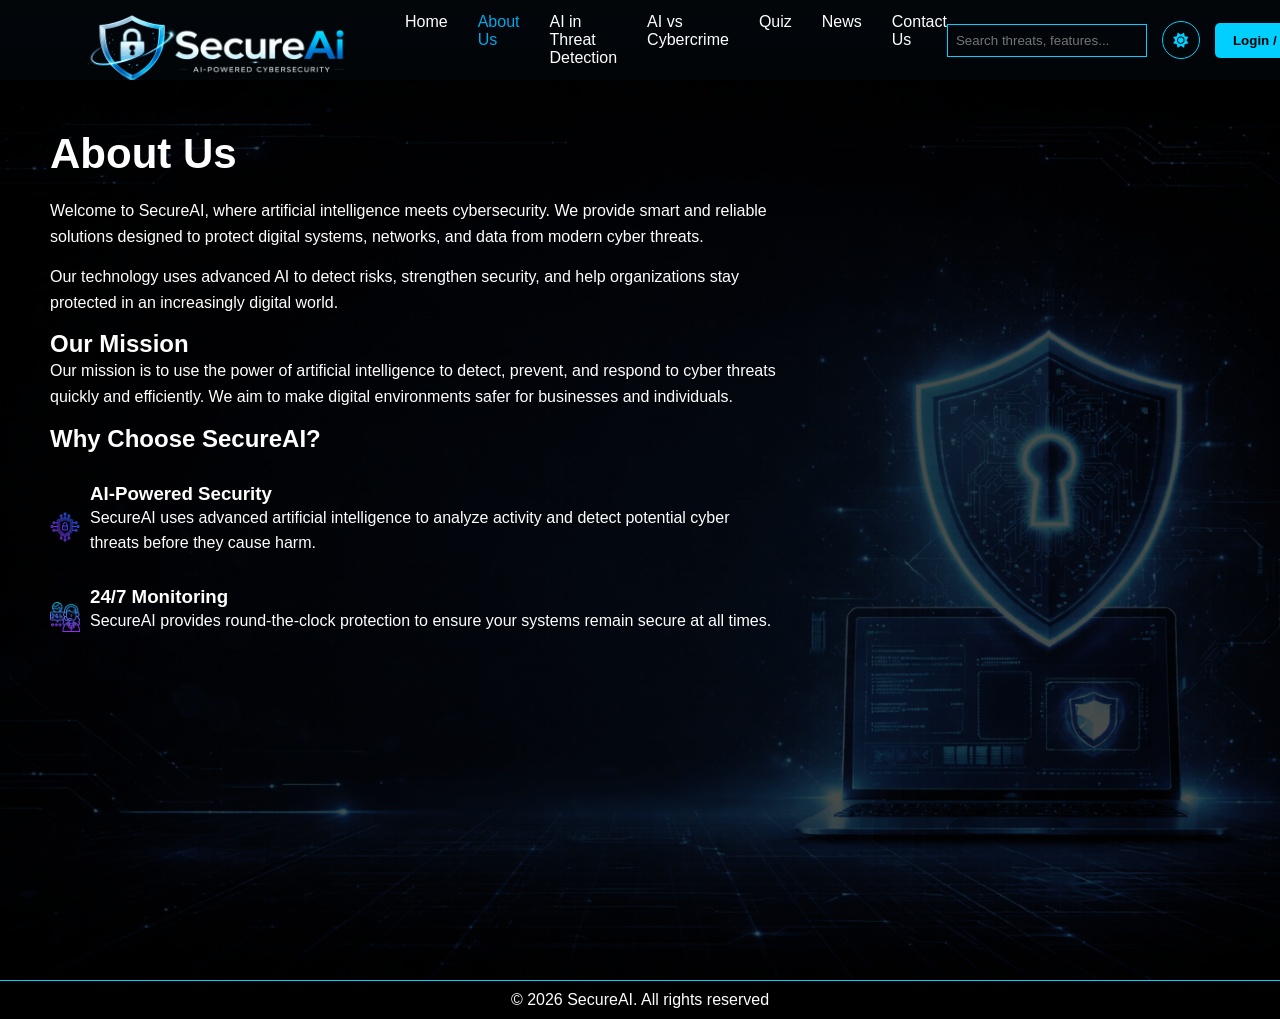
==== about.html @ 9820c0d2 "Add files via upload" ====
<!DOCTYPE html>
<html lang="en">
<head>
    <meta charset="UTF-8">
    <meta name="viewport" content="width=device-width, initial-scale=1.0">
    <title>About Us - SecureAI</title>
    <link rel="stylesheet" href="style.css">
    <link rel="stylesheet" href="https://cdnjs.cloudflare.com/ajax/libs/font-awesome/6.5.1/css/all.min.css">
</head>
<body>

    <header class="navbar">
        <div class="logo">
            <img src="Images/Secure-AI-Logo.png" alt="Logo">
        </div>
        <nav>
            <ul>
                <li><a href="index.html">Home</a></li>
                <li><a href="about.html" class="active">About Us</a></li>
                <li><a href="threat-detection.html">AI in Threat Detection</a></li>
                <li><a href="ai-vs-cybercrime.html">AI vs Cybercrime</a></li>
                <li><a href="quiz.html">Quiz</a></li>
                <li><a href="news.html">News</a></li>
                <li><a href="contact.html">Contact Us</a></li>
            </ul>
    </nav>
        <div class="nav-right">
            <input type="text" placeholder="Search threats, features..." data-testid="search-input">
            <button class="theme-toggle" id="themeToggle" data-testid="theme-toggle-btn"></button>
            <button class="login-btn" onclick="window.location.href='login.html'" data-testid="login-nav-btn">Login / Signup</button>
            <button class="hamburger" id="hamburgerBtn" aria-label="Open menu" data-testid="hamburger-btn">
                <span></span><span></span><span></span>
            </button>
        </div>
    </header>

    <section class="hero">
        <img src="Images/About-Us-Background.jpg" class="bg-image" alt="Background">
        <div class="overlay"></div>
        <div class="content fade-in">
            <h1>About Us</h1>
            <p>Welcome to SecureAI, where artificial intelligence meets cybersecurity. We provide smart and reliable solutions designed to protect digital systems, networks, and data from modern cyber threats.</p>
            <p>Our technology uses advanced AI to detect risks, strengthen security, and help organizations stay protected in an increasingly digital world.</p>
            <h2>Our Mission</h2>
            <p>Our mission is to use the power of artificial intelligence to detect, prevent, and respond to cyber threats quickly and efficiently. We aim to make digital environments safer for businesses and individuals.</p>
            <h2>Why Choose SecureAI?</h2>
            <div class="info-sections">
                <div class="item">
                    <img src="Images/AI-Powered-Security-Icon.png" alt="icon">
                    <div>
                        <h3>AI-Powered Security</h3>
                        <p>SecureAI uses advanced artificial intelligence to analyze activity and detect potential cyber threats before they cause harm.</p>
                    </div>
                </div>
                <div class="item">
                    <img src="Images/24-7Monitoring-Icon.png" alt="icon">
                    <div>
                        <h3>24/7 Monitoring</h3>
                        <p>SecureAI provides round-the-clock protection to ensure your systems remain secure at all times.</p>
                    </div>
                </div>
            </div>
        </div>
    </section>

    <footer>
        <p>© 2026 SecureAI. All rights reserved</p>
    </footer>

    <script src="script.js"></script>
</body>
</html>
---- style.css ----
* {
    margin: 0;
    padding: 0;
    box-sizing: border-box;
    font-family: Arial, sans-serif;
}

body {
    background: black;
    color: white;
}

/* NAVBAR */
.navbar {
    display: flex;
    align-items: center;
    padding: 15px 30px;
    background: rgba(0,0,0,0.8);
    height: 80px;
}

nav a {
  color: #00d4ff;
  text-decoration: none;
}

nav a:hover {
  text-decoration: underline;
}

/* LOGO */

.logo {
    display: flex;
    flex: 0 0 auto;
}

.logo img {
    height: 250px;
    width: auto;
    margin-top: 40px;
    
}

/* NAV LINKS (center area) */
nav {
    flex: 1;
    display: flex;
    justify-content: center; 
}

nav ul {
    display: flex;
    list-style: none;
    gap: 30px;
}

nav a {
    color: white;
    text-decoration: none;
}

nav a:hover {
    color: #00A8E8;
}

nav a.active {
    color: #00A8E8; 
}

/* RIGHT SIDE (search + login) */
.nav-right {
    flex: 0 0 auto;
    display: flex;
    align-items: center;
    gap: 15px;
}

.navbar nav a {
    text-decoration: none;
    color: white;
}

.navbar nav a:hover,
.navbar nav a.active {
    color: #00A8E8;
}

/* SEARCH */
.nav-right input {
    padding: 8px;
    width: 200px;
    background: transparent;
    border: 1px solid #00cfff;
    color: white;
}

/* LOGIN BUTTON */
.login-btn {
    background: #00cfff;
    border: none;
    padding: 10px 18px;
    font-weight: bold;
    cursor: pointer;
    border-radius: 5px;
}

/* HERO SECTION */
.hero {
    position: relative;
    min-height: 100vh;
    padding-bottom: 50px;
}

/* BACKGROUND */
.bg-image {
    position: absolute;
    width: 100%;
    height: 100%;
    object-fit: cover;
}

/* OVERLAY */
.overlay {
    position: absolute;
    width: 100%;
    height: 100%;
    background: rgba(0,0,0,0.7);
}

/* CONTENT */
.content {
    position: relative;
    z-index: 2;
    padding: 50px;
    width: 65%;
}

.content h1 {
    font-size: 42px;
    margin-bottom: 20px;
}

.content p {
    margin-bottom: 15px;
    line-height: 1.6;
}

/* INFO SECTIONS */
.info-sections {
    margin-top: 30px;
}

.box {
    margin-bottom: 30px;
}

.box h2 {
    margin-bottom: 10px;
    color: white;
}

.item {
    display: flex;
    align-items: center;
    margin-bottom: 15px;
}

.item img {
    width: 30px;
    margin-right: 10px;
}
/* Card hover effect */
.card {
    transition: transform 0.3s ease, box-shadow 0.3s ease;
}

.card:hover {
    transform: scale(1.03);
    box-shadow: 0 0 20px rgba(0, 212, 255, 0.2);
}

/* Scroll fade-in */
.fade-in {
    opacity: 0;
    transform: translateY(30px);
    transition: opacity 0.6s ease, transform 0.6s ease;
}

.fade-in.visible {
    opacity: 1;
    transform: translateY(0);
}

/* FOOTER */
footer {
    text-align: center;
    padding: 10px;
    background: black;
    border-top: 1px solid #00cfff;
}

/* LOGIN PAGE CENTER BOX */
.login-container {
    position: relative;
    z-index: 2;
    width: 400px;
    margin: 100px auto;
    padding: 40px;
    border-radius: 20px;
    background: rgba(0, 0, 0, 0.6);
    border: 1px solid #00cfff;
    text-align: center;
}

/* TITLE */
.login-container h1 {
    margin-bottom: 30px;
    font-size: 26px;
}

/* INPUT BOX */
.login-input {
    display: flex;
    align-items: center;
    border: 1px solid #00cfff;
    border-radius: 10px;
    padding: 10px;
    margin-bottom: 20px;
}

.login-input img {
    width: 20px;
    margin-right: 10px;
}

/* INPUT FIELD */
.login-input input {
    background: transparent;
    border: none;
    outline: none;
    color: white;
    width: 100%;
}

/* EYE ICON (RIGHT SIDE) */
.eye-icon {
    margin-left: auto;
    cursor: pointer;
}

/* FORGOT PASSWORD */
.forgot {
    text-align: right;
    font-size: 14px;
    margin-bottom: 20px;
    color: #00cfff;
    cursor: pointer;
}

/* LOGIN BUTTON */
.login-submit {
    width: 100%;
    padding: 12px;
    background: linear-gradient(to right, #00cfff, #0077ff);
    border: none;
    border-radius: 10px;
    color: white;
    font-weight: bold;
    cursor: pointer;
    margin-bottom: 15px;
}

/* SIGNUP TEXT */
.signup-text {
    font-size: 14px;
}

.signup-text span {
    color: #00cfff;
    cursor: pointer;
}

/* LOGIN CSS */
* {
    margin: 0;
    padding: 0;
    box-sizing: border-box;
    font-family: Arial, sans-serif;
}
.login-body {
    height: 100vh;
    position: relative;
    overflow: hidden;
}
/* Message styling */
.login-message {
    margin-top: 15px;
    font-size: 14px;
    text-align: center;
    font-weight: 500;
}

/* Error */
.login-message.error {
    color: #ff4d4d;
}

/* Success */
.login-message.success {
    color: #00c853;
}

/* Loading */
.login-message.loading {
    color: #999;
}

/* Disabled button (nice UX) */
.login-button:disabled {
    opacity: 0.6;
    cursor: not-allowed;
}
 
/* Background image */
.login-background {
    position: fixed;
    top: 0;
    left: 0;
    width: 100vw;
    height: 100vh;
    background: url("Images/Login-Background.png") no-repeat center center/cover;
    z-index: -1;
}
 
/* Center container */
.login-contain {
    position: absolute;
    top: 60%;
    left: 50%;
    transform: translate(-50%, -50%);
    
    padding: 50px 70PX 50PX 70PX;
    
    background: rgba(17, 34, 64, 0.02);
    box-shadow: 0 0 30px rgba(30, 199, 255, 0.3);
    border: 1PX SOLID #1ec7ff8d;
    border-radius:70px;
    backdrop-filter: blur(10px);
    
    text-align: center;
    color: white;
}
 
/* Heading */
.login-container h2 {
    margin-bottom: 20px;
}
 
/* Inputs */
.login-input-group {
    margin-bottom: 15px;
}
 
.login-input-group input {
    width: 100%;
    padding: 12px;
    border: none;
    border-radius: 8px;
    border: 1PX SOLID #1ec7ff8d;
    background-color: #0B1F3A;
    outline: none;
}
 
/* Forgot password */
.login-forgot {
    text-align: right;
    margin-bottom: 15px;
}
 
.login-forgot a {
    color: #00bfff;
    text-decoration: none;
    font-size: 14px;
}
 
/* Button */
.login-button {
    width: 100%;
    padding: 12px;
    border: none;
    border-radius: 8px;
    background: #00bfff;
    color: white;
    font-size: 16px;
    cursor: pointer;
}
 
.login-button:hover {
    background: #009acd;
}
 
/* Signup */
.login-signup-text {
    margin-top: 15px;
    font-size: 14px;
}
 
.login-signup-text a {
    color: #00bfff;
    text-decoration: none;
}
.login-logo-container {
    position: absolute;
    top: -5%;
    left: 50%;
    transform: translateX(-50%);
    text-align: center;
}
.login-logo-container img {
    width: 500px;
    height: 80%;
}

.login-input-group {
    position: relative;
}

/* Icon styling */
.login-icon {
    position: absolute;
    top: 50%;
    transform: translateY(-50%);
    width: 18px;
    height: 18px;
}

/* Left icons */
.login-left-icon {
    left: 10px;
}

/* Right icon (eye) */
.login-right-icon {
    right: 10px;
    cursor: pointer;
}

/* Fix spacing so text doesn't overlap icons */
.login-input-group input {
    padding-left: 40px;
    padding-right: 40px;
}

/* ABOUT US PAGE */

/* About page section dividers */
.about-section {
    margin-bottom: 2rem;
    padding: 1.5rem;
    border-radius: 8px;
    box-shadow: 0 2px 12px rgba(0, 212, 255, 0.08);
    background: rgba(10, 28, 55, 0.6);
}

.about-section h2 {
    font-size: 1.4rem;
    color: #00d4ff;
    margin-bottom: 1rem;
}

.about-section p,
.about-section li {
    font-size: 1rem;
    line-height: 1.75;
    color: #8db4d4;
}

/* CONTACT US PAGE */
.contact-layout {
    display: flex;
    gap: 50px;
    align-items: flex-start;
    width: 90%;
}

.contact-form {
    flex: 1;
}

.contact-form h1 {
    font-size: 42px;
    margin-bottom: 15px;
}

.contact-form p {
    margin-bottom: 20px;
    line-height: 1.6;
    text-align: center;
}

.contact-form label {
    display: block;
    margin-bottom: 6px;
    color: #ffffff;
    font-size: 14px;
}

.contact-input-box {
    display: flex;
    align-items: center;
    border: 1px solid #00cfff;
    border-radius: 8px;
    padding: 10px;
    margin-bottom: 15px;
    background: transparent;
    max-width: 500px;
}

.contact-input-box img {
    width: 18px;
    margin-right: 10px;
}
.contact-input-box input {
    background: transparent;
    border: none;
    outline: none;
    color: white;
    width: 500px;
}

.contact-form textarea {
    width: 500px;
    height: 120px;
    background: transparent;
    border: 1px solid #00cfff;
    border-radius: 8px;
    padding: 10px;
    color: white;
    outline: none;
    resize: vertical;
    margin-bottom: 20px;
}
.contact-submit-btn {
    width: 500px;
    padding: 12px;
    background:#00cfff;
    border: none;
    border-radius: 8px;
    font-weight: bold;
    font-size: 15px;
    cursor: pointer;
    color: black;
}

.contact-submit-btn:hover {
    background: #0099cc;
    color: white;
}

.contact-info {
    flex: 0 0 250px;
    display: flex;
    flex-direction: column;
    gap: 20px;
    margin-top: 250px;
    margin-left: auto;
    align-self: flex-end;
    margin-left: 0;
    
}
.contact-info-box p {
    display: flex;
    align-items: center;
    gap: 10px;
    margin-bottom: 10px;
    line-height: 1.5;
}

.contact-info-box img {
    width: 20px;
}

.contact-info-box a {
    color: white;
    text-decoration: none;
}
.contact-info-box {
    border: 1px solid #00cfff;
    border-radius: 15px;
    padding: 25px 25px;
    box-shadow: 0 0 15px rgba(0, 207, 255, 0.2);
}

.contact-socials {
    display: flex;
    gap: 15px;
    margin-top: 10px;
}

.contact-socials img {
    width: 30px;
    cursor: pointer;
}
/* Form message */
.form-message {
    margin-top: 15px;
    font-size: 14px;
    text-align: center;
    font-weight: 500;
}

/* States */
.form-message.error {
    color: #ff4d4d;
}

.form-message.success {
    color: #00c853;
}

.form-message.loading {
    color: #999;
}

/* Disabled button */
.contact-submit-btn:disabled {
    opacity: 0.6;
    cursor: not-allowed;
}

/* HOME PAGE */

/* RESET */
* {
  margin: 0;
  padding: 0;
  box-sizing: border-box;
  font-family: 'Segoe UI', Arial, sans-serif;
}

/* BODY */
body {
  background: linear-gradient(180deg, #0B1C2D 0%, #02070d 60%, #000000 100%);
  color: #ffffff;
}

/* NAVBAR */
.index-navbar {
  display: flex;
  justify-content: space-between;
  align-items: center;
  padding: 15px 50px;
  background: #081726;
  border-bottom: 1px solid rgba(0, 191, 255, 0.4);
}

.index-navbar * {
  margin: 0;
  padding: 0;
}

/* LOGO */
.index-logo img {
  width: 200px;
}

/* NAV LINKS */
.index-navbar nav ul {
  display: flex;
  list-style: none;
  gap: 35px;
}

.index-navbar nav ul li a {
  text-decoration: none;
  color: #c0d6f0;
  font-size: 14px;
  font-weight: 500;
  transition: 0.3s;
}

.index-navbar nav ul li a:hover,
.index-navbar nav ul li a.index-active {
  color: #00bfff;
}

/* RIGHT SIDE */
.index-nav-right {
  flex: 0 0 auto;
  display: flex;
  align-items: center;
  gap: 15px;
}

/* NAVBAR SCROLL EFFECT */
.index-nav.index-scrolled {
  background-color: rgba(11, 28, 45, 0.95);
}

/* SEARCH */
.index-nav-right input {
  padding: 8px;
  width: 200px;
  background: transparent;
  border: 1px solid #00cfff;
  color: white;
}

/* BUTTON */
.index-login-btn {
  background: #00cfff;
  border: none;
  padding: 10px 18px;
  font-weight: bold;
  cursor: pointer;
  border-radius: 5px;
}

.index-login-btn:hover {
  background: #00bfff;
}

/* SUBNAV */
.index-subnav {
  display: flex;
  justify-content: center;
  gap: 50px;
  padding: 12px;
  border-bottom: 1px solid rgba(0, 191, 255, 0.3);
}

.index-subnav a {
  text-decoration: none;
  color: #b0c4de;
  font-size: 14px;
}

.index-subnav a:hover {
  color: #00bfff;
}

/* MAIN LAYOUT */
.index-page-body {
  display: flex;
  padding: 20px 40px;
  gap: 20px;
}

/* SHARED PANEL STYLE */
.index-sidebar-left,
.index-sidebar-right,
.index-centre {
  border: 1px solid rgba(0, 191, 255, 0.3);
  background: rgba(10, 25, 45, 0.6);
  box-shadow: 0 0 12px rgba(0, 191, 255, 0.1);
  padding: 15px;
}

/* LEFT SIDEBAR */
.index-sidebar-left {
  width: 20%;
}

.index-sidebar-left h3 {
  border-bottom: 1px solid rgba(0, 191, 255, 0.3);
  margin-bottom: 10px;
  padding-bottom: 5px;
}

.index-sidebar-left ul {
  list-style: none;
}

.index-sidebar-left li {
  margin: 8px 0;
}

.index-sidebar-left a {
  text-decoration: none;
  color: #b0c4de;
  font-size: 14px;
}

.index-sidebar-left a:hover {
  color: #00bfff;
}

/* CENTER */
.index-centre {
  width: 80%;
  text-align: center;
}

.index-hero-image img {
  width: 240px;
  margin-bottom: 20px;
}

.index-hero-text h1 {
  font-size: 24px;
  margin-bottom: 15px;
  animation: fadeIn 1.2s ease forwards;
}

.index-hero-text p {
  color: #b0c4de;
  line-height: 1.6;
  animation: fadeIn 1.8s ease forwards;
}

@keyframes fadeIn {
    from {opacity: 0; transform: translateY(20px);}
    to {opacity: 1; transform: translateY(0);}
}

/* RIGHT SIDEBAR */
.index-sidebar-right {
  width: 20%;
}

/* FEATURES */
.index-features-list {
  margin-top: 10px;
}

.index-feature-item {
  display: flex;
  align-items: center;
  gap: 10px;
  margin: 12px 0;
}

.index-feature-item img {
  width: 28px;
  transition: 0.3s;
}

.index-feature-item img:hover {
  transform: scale(1.15);
}

.index-feature-item span {
  font-size: 14px;
  color: #b0c4de;
}

/* EXTERNAL LINKS */
.index-ext-links {
  margin-top: 20px;
}

.index-ext-links h3 {
  border-bottom: 1px solid rgba(0, 191, 255, 0.3);
  padding-bottom: 5px;
  margin-bottom: 10px;
}

.index-ext-links ul {
  list-style: none;
}

.index-ext-links li {
  margin: 10px 0;
}

.index-ext-links a {
  text-decoration: none;
  color: #b0c4de;
  display: flex;
  align-items: center;
  gap: 10px;
}

.index-ext-links a:hover {
  color: #00bfff;
}

.index-ext-links img {
  width: 20px;
}

/* SOCIAL ICONS */
.index-social-icons {
  margin-top: 15px;
  display: flex;
  gap: 12px;
}

.index-social-icons img {
  width: 24px;
  transition: 0.3s;
}

.index-social-icons img:hover {
  transform: scale(1.2);
}

/* FOOTER */
.index-footer {
  text-align: center;
  padding: 15px;
  border-top: 1px solid rgba(0, 191, 255, 0.3);
  margin-top: 20px;
  font-size: 13px;
  color: #b0c4de;
}



/* ============================================================
   SECUREAI - ENHANCED FEATURES (added)
   Theme toggle, hamburger menu, search dropdown, stats counters,
   flip cards, quiz, news, mobile responsive
   ============================================================ */

/* ---------- LIGHT/DARK THEME OVERRIDES ---------- */
html { scroll-behavior: smooth; }

[data-theme="light"] body {
    background: linear-gradient(180deg, #f4f9ff 0%, #e6f1ff 60%, #ffffff 100%);
    color: #0b1c2d;
}
[data-theme="light"] .navbar,
[data-theme="light"] .index-navbar {
    background: #ffffff;
    box-shadow: 0 1px 8px rgba(0,0,0,0.06);
}
[data-theme="light"] .navbar nav a,
[data-theme="light"] .index-navbar nav a,
[data-theme="light"] nav a { color: #0b1c2d; }
[data-theme="light"] .nav-right input,
[data-theme="light"] .index-nav-right input { color: #0b1c2d; }
[data-theme="light"] .index-subnav a,
[data-theme="light"] .index-sidebar-left a,
[data-theme="light"] .index-ext-links a,
[data-theme="light"] .index-feature-item span,
[data-theme="light"] .index-hero-text p { color: #2c3e50; }
[data-theme="light"] .index-sidebar-left,
[data-theme="light"] .index-sidebar-right,
[data-theme="light"] .index-centre {
    background: rgba(255,255,255,0.85);
    border-color: rgba(0,150,255,0.25);
}
[data-theme="light"] footer,
[data-theme="light"] .index-footer {
    background: #ffffff; color: #2c3e50; border-color: rgba(0,150,255,0.25);
}
[data-theme="light"] .overlay { background: rgba(255,255,255,0.65); }
[data-theme="light"] .content,
[data-theme="light"] .content p { color: #0b1c2d; }
[data-theme="light"] .about-section { background: rgba(255,255,255,0.85); }
[data-theme="light"] .about-section p,
[data-theme="light"] .about-section li { color: #2c3e50; }
[data-theme="light"] .quiz-card,
[data-theme="light"] .news-card {
    background: #ffffff; color: #0b1c2d;
    box-shadow: 0 4px 24px rgba(0,150,255,0.08);
}
[data-theme="light"] .stat-card,
[data-theme="light"] .edu-flip-card .edu-front,
[data-theme="light"] .edu-flip-card .edu-back {
    background: #ffffff; color: #0b1c2d;
}
[data-theme="light"] .quiz-option { background: #f0f7ff; color: #0b1c2d; border-color: #b7daff; }

/* ---------- THEME TOGGLE BUTTON ---------- */
.theme-toggle {
    background: transparent;
    border: 1px solid #00cfff;
    color: #00cfff;
    width: 38px; height: 38px;
    border-radius: 50%;
    cursor: pointer;
    display: inline-flex;
    align-items: center;
    justify-content: center;
    font-size: 15px;
    transition: all .25s ease;
}
.theme-toggle:hover { background: rgba(0,207,255,0.15); transform: rotate(20deg); }

/* ---------- HAMBURGER ---------- */
.hamburger {
    display: none;
    background: transparent;
    border: 1px solid #00cfff;
    border-radius: 6px;
    padding: 8px;
    cursor: pointer;
    flex-direction: column;
    gap: 4px;
}
.hamburger span {
    display: block;
    width: 22px; height: 2px;
    background: #00cfff;
    transition: .25s;
}
.hamburger.active span:nth-child(1){transform:translateY(6px) rotate(45deg);}
.hamburger.active span:nth-child(2){opacity:0;}
.hamburger.active span:nth-child(3){transform:translateY(-6px) rotate(-45deg);}

/* ---------- SEARCH DROPDOWN ---------- */
.search-wrapper { position: relative; }
.search-dropdown {
    position: absolute;
    top: calc(100% + 6px);
    left: 0; right: 0;
    background: #0b1c2d;
    border: 1px solid #00cfff;
    border-radius: 8px;
    box-shadow: 0 8px 28px rgba(0,207,255,0.25);
    max-height: 280px;
    overflow-y: auto;
    z-index: 100;
    display: none;
}
.search-dropdown.open { display: block; }
.search-result {
    display: flex; align-items: center; gap: 10px;
    padding: 10px 14px;
    color: #c0d6f0;
    text-decoration: none;
    font-size: 14px;
    border-bottom: 1px solid rgba(0,207,255,0.15);
}
.search-result:hover { background: rgba(0,207,255,0.12); color: #00cfff; }
.search-result i { color: #00cfff; font-size: 12px; }
.search-empty { padding: 14px; color: #8da2bf; font-size: 14px; text-align: center; }
[data-theme="light"] .search-dropdown { background: #ffffff; }
[data-theme="light"] .search-result { color: #0b1c2d; }

/* ---------- HERO STATS (HOME) ---------- */
.hero-stats {
    padding: 60px 40px;
    text-align: center;
}
.hero-stats h2 {
    font-size: 28px;
    color: #00cfff;
    margin-bottom: 10px;
}
.hero-stats > p {
    color: #b0c4de;
    margin-bottom: 40px;
}
.stats-grid {
    display: grid;
    grid-template-columns: repeat(4, 1fr);
    gap: 20px;
    max-width: 1100px;
    margin: 0 auto;
}
.stat-card {
    background: rgba(10, 25, 45, 0.6);
    border: 1px solid rgba(0,191,255,0.3);
    border-radius: 14px;
    padding: 30px 20px;
    box-shadow: 0 0 16px rgba(0,191,255,0.08);
    transition: transform .3s ease, box-shadow .3s ease;
}
.stat-card:hover {
    transform: translateY(-6px);
    box-shadow: 0 6px 28px rgba(0,207,255,0.25);
}
.stat-icon {
    font-size: 32px;
    color: #00cfff;
    margin-bottom: 12px;
}
.stat-number {
    font-size: 38px;
    font-weight: 700;
    color: #ffffff;
    margin-bottom: 6px;
}
[data-theme="light"] .stat-number { color: #0b1c2d; }
.stat-label {
    color: #b0c4de;
    font-size: 14px;
}
[data-theme="light"] .stat-label { color: #2c3e50; }

/* ---------- EDUCATION FLIP-CARDS ---------- */
.edu-section {
    padding: 60px 40px;
    text-align: center;
}
.edu-section h2 {
    font-size: 28px;
    color: #00cfff;
    margin-bottom: 10px;
}
.edu-section > p {
    color: #b0c4de;
    margin-bottom: 40px;
}
.edu-grid {
    display: grid;
    grid-template-columns: repeat(4, 1fr);
    gap: 20px;
    max-width: 1100px;
    margin: 0 auto;
}
.edu-flip-card {
    perspective: 1000px;
    height: 240px;
    cursor: pointer;
}
.edu-flip-inner {
    position: relative;
    width: 100%;
    height: 100%;
    transition: transform 0.7s cubic-bezier(.25,.8,.25,1);
    transform-style: preserve-3d;
}
.edu-flip-card:hover .edu-flip-inner,
.edu-flip-card.flipped .edu-flip-inner {
    transform: rotateY(180deg);
}
.edu-front, .edu-back {
    position: absolute;
    inset: 0;
    backface-visibility: hidden;
    border: 1px solid rgba(0,191,255,0.3);
    border-radius: 14px;
    padding: 24px;
    display: flex;
    flex-direction: column;
    justify-content: center;
    align-items: center;
    background: rgba(10,25,45,0.6);
}
.edu-back {
    transform: rotateY(180deg);
    background: linear-gradient(135deg, #002b3d 0%, #003a5e 100%);
    color: #ffffff;
}
.edu-front i {
    font-size: 42px;
    color: #00cfff;
    margin-bottom: 14px;
}
.edu-front h3 {
    color: #ffffff;
    font-size: 18px;
    margin-bottom: 6px;
}
[data-theme="light"] .edu-front h3 { color: #0b1c2d; }
.edu-front span {
    color: #00cfff;
    font-size: 12px;
    letter-spacing: 1px;
    text-transform: uppercase;
}
.edu-back p {
    color: #cfe5ff;
    font-size: 14px;
    line-height: 1.55;
    text-align: center;
}

/* ---------- QUIZ PAGE ---------- */
.quiz-section {
    min-height: calc(100vh - 160px);
    padding: 60px 20px;
    display: flex;
    justify-content: center;
    align-items: flex-start;
    background:
      radial-gradient(circle at 20% 10%, rgba(0,207,255,0.1), transparent 40%),
      radial-gradient(circle at 80% 90%, rgba(0,120,255,0.12), transparent 40%);
}
.quiz-card {
    width: 100%;
    max-width: 760px;
    background: rgba(10,25,45,0.85);
    border: 1px solid rgba(0,191,255,0.35);
    border-radius: 18px;
    padding: 40px;
    box-shadow: 0 8px 40px rgba(0,207,255,0.15);
}
.quiz-header { text-align: center; margin-bottom: 28px; }
.quiz-header h1 {
    color: #00cfff;
    font-size: 28px;
    margin-bottom: 8px;
}
.quiz-header h1 i { margin-right: 8px; }
.quiz-header p { color: #b0c4de; }
.quiz-stage.hidden { display: none; }
.quiz-intro-grid {
    display: grid;
    grid-template-columns: repeat(3, 1fr);
    gap: 14px;
    margin: 30px 0;
}
.quiz-intro-item {
    background: rgba(0,207,255,0.08);
    border: 1px solid rgba(0,207,255,0.25);
    border-radius: 10px;
    padding: 18px 12px;
    text-align: center;
}
.quiz-intro-item i { font-size: 22px; color: #00cfff; display: block; margin-bottom: 8px; }
.quiz-intro-item span { color: #ffffff; font-size: 14px; }
[data-theme="light"] .quiz-intro-item span { color: #0b1c2d; }

.quiz-progress {
    display: flex; align-items: center; gap: 14px;
    margin-bottom: 24px;
}
.quiz-progress-bar {
    flex: 1; height: 8px;
    background: rgba(0,207,255,0.15);
    border-radius: 999px;
    overflow: hidden;
}
.quiz-progress-bar > div {
    height: 100%; width: 0%;
    background: linear-gradient(90deg, #00cfff, #0078ff);
    transition: width .4s ease;
}
.quiz-progress span { color: #b0c4de; font-size: 13px; white-space: nowrap; }

#questionText {
    color: #ffffff;
    font-size: 20px;
    margin-bottom: 20px;
    line-height: 1.5;
}
[data-theme="light"] #questionText { color: #0b1c2d; }
.quiz-options { display: flex; flex-direction: column; gap: 10px; }
.quiz-option {
    display: flex;
    align-items: center;
    gap: 14px;
    padding: 14px 18px;
    background: rgba(0,207,255,0.06);
    border: 1px solid rgba(0,207,255,0.3);
    border-radius: 10px;
    color: #ffffff;
    text-align: left;
    cursor: pointer;
    transition: .2s ease;
    font-size: 15px;
}
.quiz-option:hover:not(:disabled) {
    background: rgba(0,207,255,0.18);
    transform: translateX(4px);
}
.quiz-option-letter {
    background: rgba(0,207,255,0.2);
    color: #00cfff;
    font-weight: 700;
    width: 28px; height: 28px;
    display: flex; align-items: center; justify-content: center;
    border-radius: 50%;
    font-size: 13px;
    flex-shrink: 0;
}
.quiz-option.correct { background: rgba(0,200,83,0.18); border-color: #00c853; }
.quiz-option.correct .quiz-option-letter { background: #00c853; color: #fff; }
.quiz-option.wrong { background: rgba(255,77,77,0.15); border-color: #ff4d4d; }
.quiz-option.wrong .quiz-option-letter { background: #ff4d4d; color: #fff; }
.quiz-option:disabled { cursor: default; }

.quiz-feedback {
    margin: 18px 0;
    padding: 14px;
    border-radius: 10px;
    font-size: 14px;
    line-height: 1.5;
    display: none;
}
.quiz-feedback.correct { display: block; background: rgba(0,200,83,0.1); border: 1px solid #00c853; color: #87ffb6; }
.quiz-feedback.wrong { display: block; background: rgba(255,77,77,0.1); border: 1px solid #ff4d4d; color: #ffb3b3; }
.quiz-feedback i { margin-right: 6px; }

.quiz-btn {
    background: linear-gradient(90deg, #00cfff, #0078ff);
    color: #ffffff;
    border: none;
    padding: 12px 26px;
    border-radius: 10px;
    font-size: 15px;
    font-weight: 600;
    cursor: pointer;
    transition: .25s;
    display: inline-flex;
    align-items: center;
    gap: 8px;
    text-decoration: none;
}
.quiz-btn:hover:not(:disabled) { transform: translateY(-2px); box-shadow: 0 6px 20px rgba(0,207,255,0.4); }
.quiz-btn:disabled { opacity: 0.45; cursor: not-allowed; }
.quiz-btn-outline {
    background: transparent;
    border: 1px solid #00cfff;
    color: #00cfff;
}
.quiz-btn-outline:hover { background: rgba(0,207,255,0.1); }

#nextBtn { margin-top: 16px; float: right; }
.quiz-actions { display: flex; gap: 12px; justify-content: center; flex-wrap: wrap; margin-top: 24px; }

#quizResult { text-align: center; }
.quiz-result-icon { font-size: 64px; margin-bottom: 14px; }
.quiz-result-icon.gold { color: #ffd700; }
.quiz-result-icon.silver { color: #c0c0c0; }
.quiz-result-icon.bronze { color: #cd7f32; }
.quiz-score-text { color: #b0c4de; margin: 8px 0; font-size: 14px; }
.quiz-score {
    font-size: 48px;
    font-weight: 800;
    background: linear-gradient(90deg, #00cfff, #0078ff);
    -webkit-background-clip: text;
    background-clip: text;
    color: transparent;
    margin-bottom: 12px;
}
.quiz-result-message { color: #cfe5ff; margin-bottom: 10px; }
[data-theme="light"] .quiz-result-message { color: #2c3e50; }

/* ---------- NEWS PAGE ---------- */
.news-hero {
    padding: 60px 40px 30px;
    text-align: center;
    background:
      radial-gradient(circle at 30% 10%, rgba(0,207,255,0.12), transparent 50%),
      radial-gradient(circle at 70% 90%, rgba(0,120,255,0.1), transparent 50%);
}
.news-hero h1 { color: #00cfff; font-size: 34px; margin-bottom: 10px; }
.news-hero h1 i { margin-right: 10px; }
.news-hero > div > p { color: #b0c4de; max-width: 640px; margin: 0 auto 26px; }

.news-filters {
    display: flex; gap: 10px; justify-content: center; flex-wrap: wrap;
}
.news-filter {
    padding: 8px 18px;
    border: 1px solid rgba(0,207,255,0.4);
    border-radius: 999px;
    background: transparent;
    color: #c0d6f0;
    cursor: pointer;
    font-size: 13px;
    transition: .2s;
}
.news-filter:hover { background: rgba(0,207,255,0.1); }
.news-filter.active {
    background: linear-gradient(90deg, #00cfff, #0078ff);
    color: #ffffff;
    border-color: transparent;
}

.news-grid-wrap { padding: 30px 40px 60px; }
.news-grid {
    display: grid;
    grid-template-columns: repeat(3, 1fr);
    gap: 22px;
    max-width: 1200px;
    margin: 0 auto;
}
.news-card {
    position: relative;
    background: rgba(10,25,45,0.7);
    border: 1px solid rgba(0,191,255,0.3);
    border-radius: 14px;
    padding: 26px 22px;
    transition: transform .3s ease, box-shadow .3s ease, border-color .3s;
}
.news-card:hover {
    transform: translateY(-6px);
    box-shadow: 0 10px 30px rgba(0,207,255,0.25);
    border-color: rgba(0,207,255,0.7);
}
.news-card-tag {
    position: absolute;
    top: 16px; right: 16px;
    background: rgba(0,207,255,0.15);
    color: #00cfff;
    padding: 4px 10px;
    border-radius: 999px;
    font-size: 11px;
    font-weight: 600;
    letter-spacing: 0.5px;
}
.news-card-icon {
    font-size: 32px;
    color: #00cfff;
    margin-bottom: 14px;
}
.news-card h3 {
    color: #ffffff;
    font-size: 17px;
    margin-bottom: 10px;
    line-height: 1.4;
}
[data-theme="light"] .news-card h3 { color: #0b1c2d; }
.news-card p {
    color: #b0c4de;
    font-size: 14px;
    line-height: 1.6;
    margin-bottom: 14px;
}
[data-theme="light"] .news-card p { color: #2c3e50; }
.news-meta { color: #00cfff; font-size: 12px; }
.news-meta i { margin-right: 6px; }

/* ---------- SCROLL FADE-IN ---------- */
.fade-in, [data-fade] {
    opacity: 0;
    transform: translateY(28px);
    transition: opacity .7s ease, transform .7s ease;
}
.fade-in.visible, [data-fade].visible {
    opacity: 1;
    transform: translateY(0);
}

/* ---------- MOBILE RESPONSIVE ---------- */
@media (max-width: 1024px) {
    .stats-grid { grid-template-columns: repeat(2, 1fr); }
    .edu-grid { grid-template-columns: repeat(2, 1fr); }
    .news-grid { grid-template-columns: repeat(2, 1fr); }
    .index-page-body { flex-wrap: wrap; }
    .index-sidebar-left, .index-sidebar-right { width: 100%; }
    .index-centre { width: 100%; }
}

@media (max-width: 768px) {
    /* NAVBAR */
    .navbar, .index-navbar {
        flex-wrap: wrap;
        padding: 12px 16px;
        height: auto;
    }
    .logo img { height: 60px !important; margin-top: 0 !important; }
    .index-logo img { width: 120px; }

    .navbar nav, .index-navbar nav { order: 5; width: 100%; }
    header nav ul {
        flex-direction: column !important;
        gap: 0 !important;
        max-height: 0;
        overflow: hidden;
        transition: max-height .35s ease;
        width: 100%;
        padding-top: 0;
    }
    header nav ul.mobile-open {
        max-height: 600px;
        padding-top: 12px;
    }
    header nav ul li {
        padding: 10px 0;
        border-bottom: 1px solid rgba(0,207,255,0.15);
    }
    .nav-right, .index-nav-right {
        margin-left: auto;
        flex-wrap: wrap;
        gap: 8px;
    }
    .nav-right input, .index-nav-right input {
        order: 5; width: 100%;
    }
    .hamburger { display: flex; }

    /* HERO */
    .content { width: 92%; padding: 30px 20px; }
    .content h1 { font-size: 28px !important; }
    .hero-stats, .edu-section { padding: 40px 20px; }
    .stats-grid { grid-template-columns: 1fr 1fr; gap: 14px; }
    .stat-card { padding: 22px 12px; }
    .stat-number { font-size: 28px; }
    .edu-grid { grid-template-columns: 1fr; }

    /* CONTACT */
    .contact-layout { flex-direction: column; gap: 30px; }
    .contact-info { margin-top: 20px !important; flex: 0 0 auto !important; width: 100%; }
    .contact-input-box input,
    .contact-form textarea,
    .contact-submit-btn { width: 100% !important; }

    /* NEWS / QUIZ */
    .news-grid { grid-template-columns: 1fr; }
    .news-grid-wrap, .news-hero { padding-left: 20px; padding-right: 20px; }
    .quiz-card { padding: 24px 18px; }
    .quiz-intro-grid { grid-template-columns: 1fr; }
    #questionText { font-size: 17px; }

    /* LOGIN */
    .login-contain {
        width: 92% !important;
        padding: 30px 24px !important;
        border-radius: 24px !important;
        top: 55% !important;
    }
    .login-logo-container img { width: 70vw !important; max-width: 280px; }

    /* SIDEBAR HOME */
    .index-page-body { padding: 16px; flex-direction: column; }
    .index-sidebar-left, .index-sidebar-right, .index-centre { width: 100% !important; }
    .index-subnav { flex-wrap: wrap; gap: 16px; padding: 10px; }
}

@media (max-width: 480px) {
    .news-hero h1, .quiz-header h1 { font-size: 22px; }
    .quiz-score { font-size: 36px; }
    .stat-icon { font-size: 24px; }
    .login-contain { padding: 24px 18px !important; }
    .nav-right .login-btn,
    .index-nav-right .index-login-btn {
        font-size: 12px; padding: 8px 12px;
    }
}
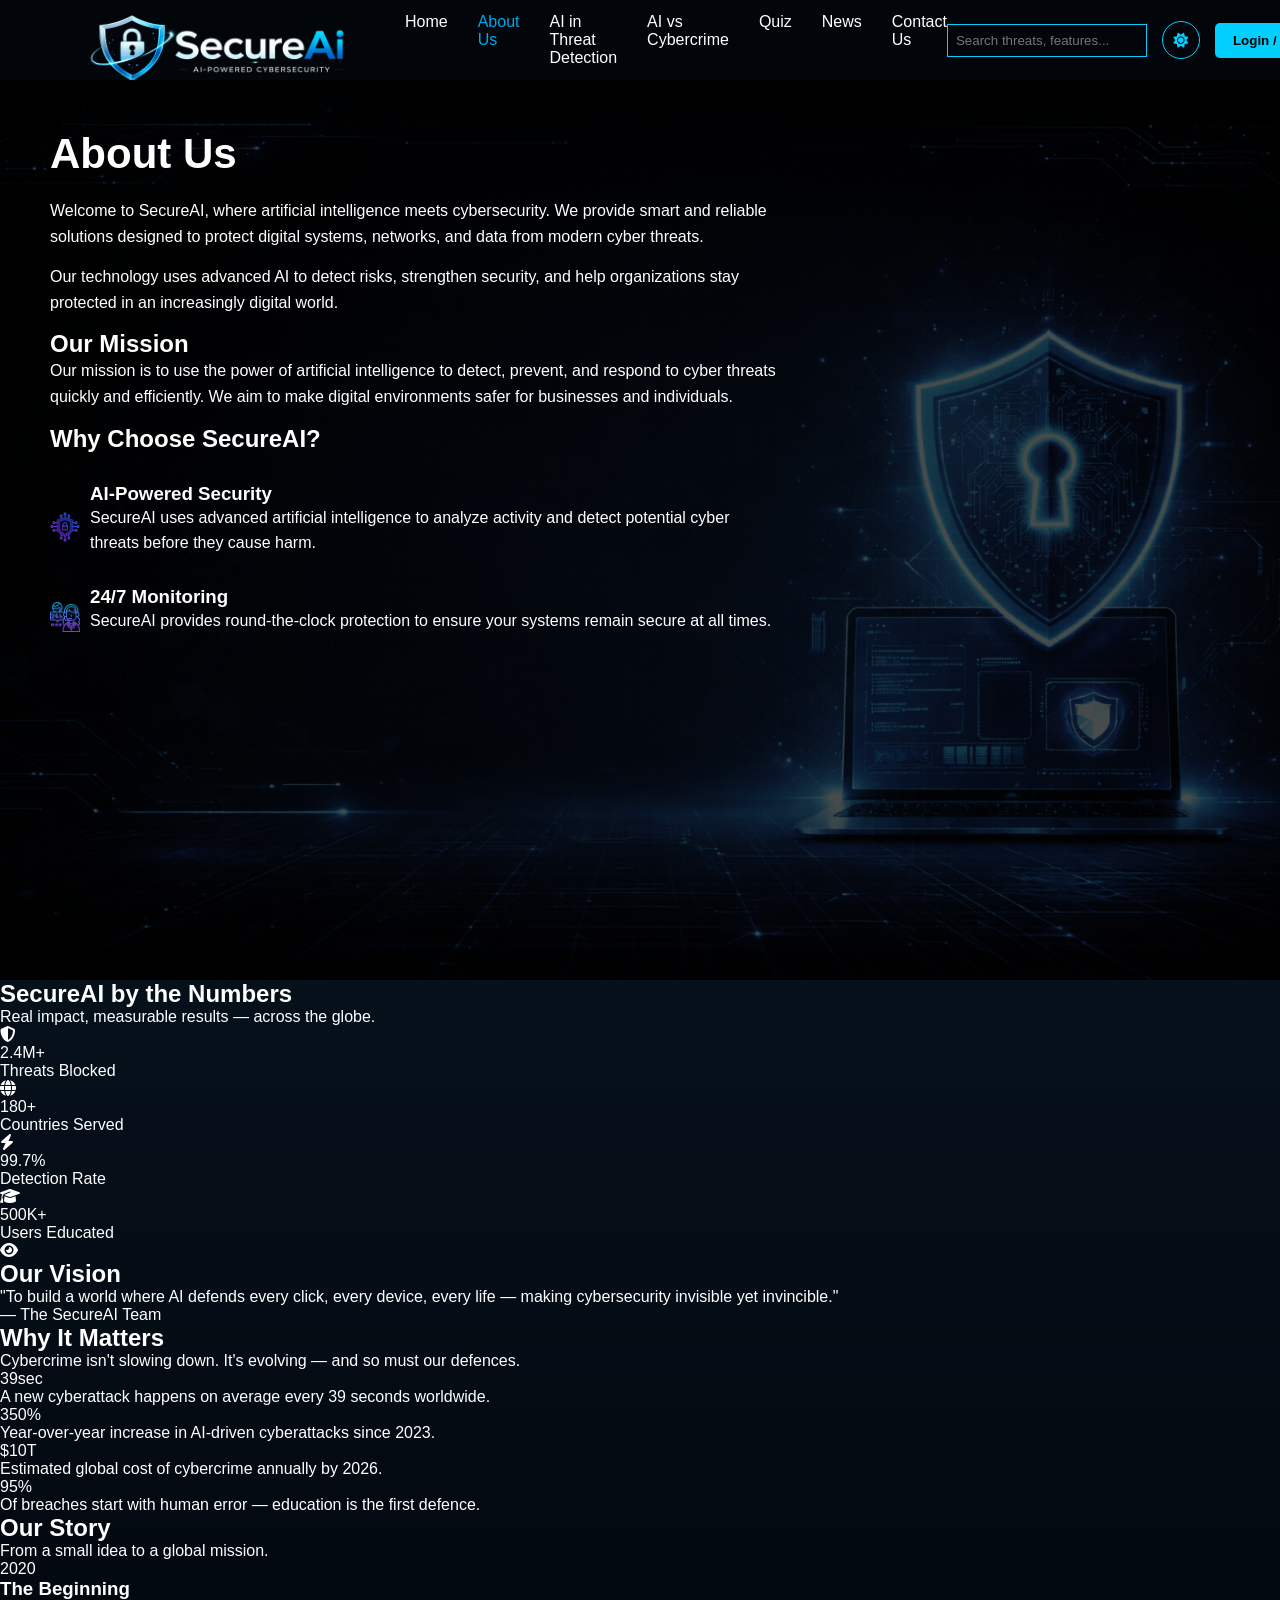
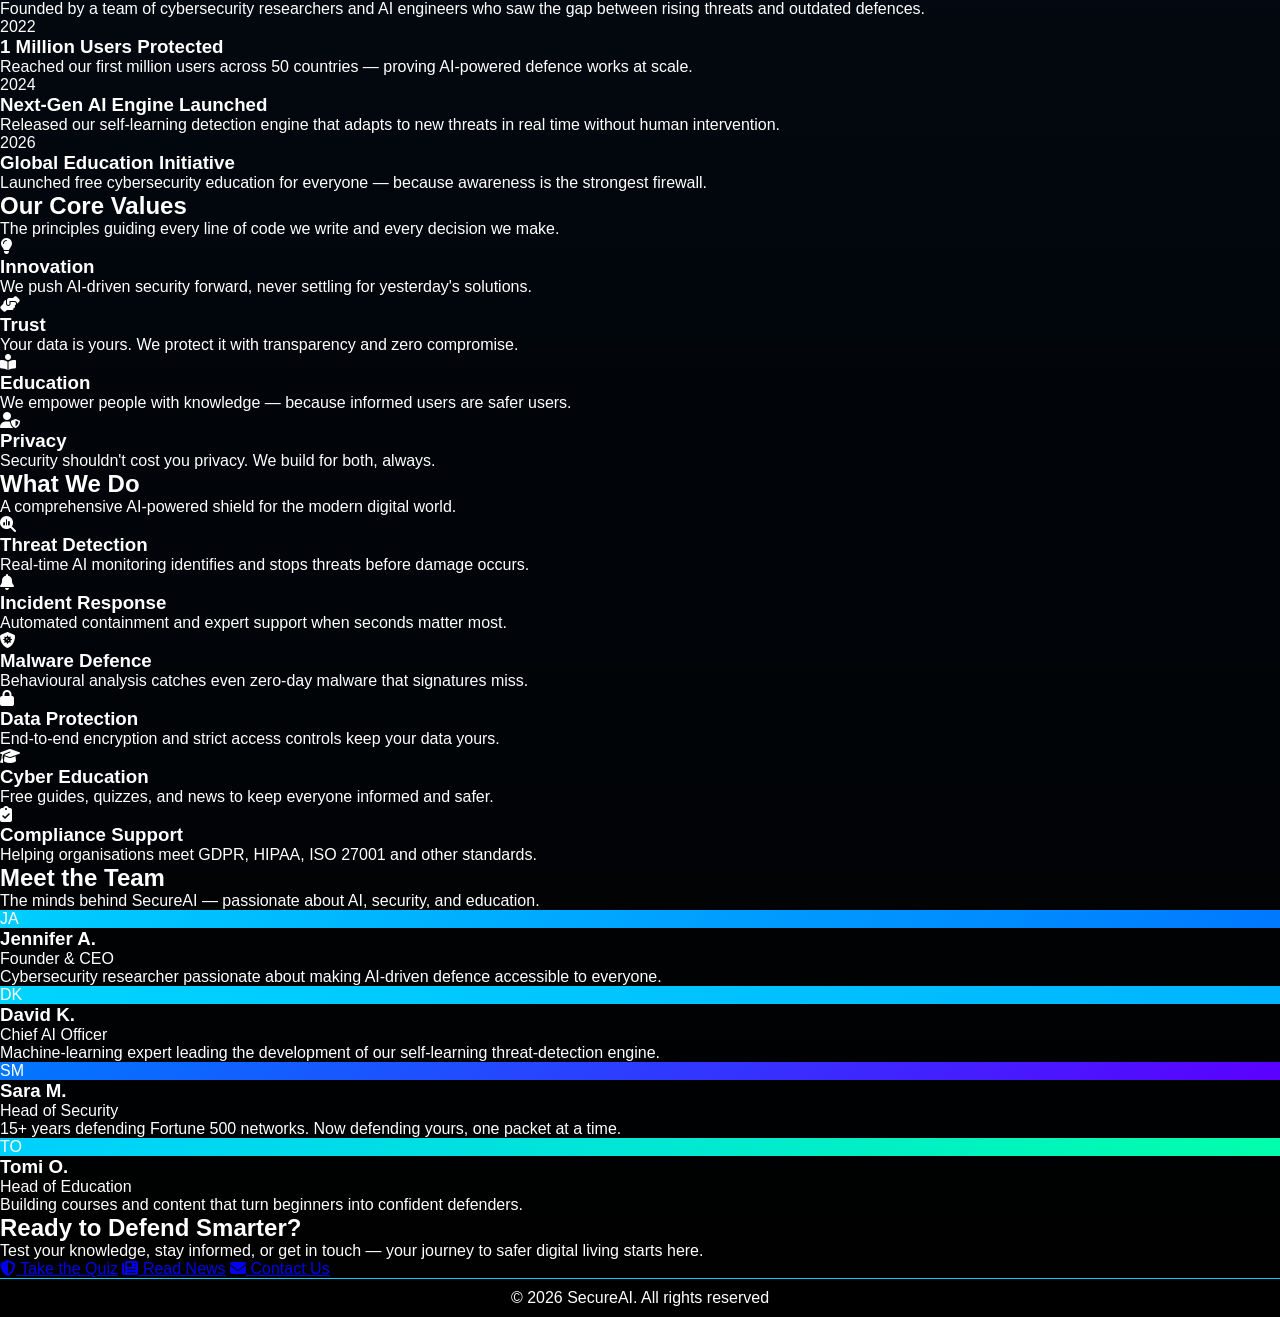
==== commit 0ab4a71c: "Update about.html" ====
--- a/about.html
+++ b/about.html
@@ -62,7 +62,214 @@
             </div>
         </div>
     </section>
-
+    <!-- ABOUT - STATS STRIP -->
+<section class="about-stats">
+    <h2 class="about-section-title">SecureAI by the Numbers</h2>
+    <p class="about-section-subtitle">Real impact, measurable results — across the globe.</p>
+    <div class="about-stats-grid">
+        <div class="about-stat-card fade-in">
+            <i class="fa-solid fa-shield-halved"></i>
+            <div class="about-stat-num">2.4M+</div>
+            <div class="about-stat-label">Threats Blocked</div>
+        </div>
+        <div class="about-stat-card fade-in">
+            <i class="fa-solid fa-globe"></i>
+            <div class="about-stat-num">180+</div>
+            <div class="about-stat-label">Countries Served</div>
+        </div>
+        <div class="about-stat-card fade-in">
+            <i class="fa-solid fa-bolt"></i>
+            <div class="about-stat-num">99.7%</div>
+            <div class="about-stat-label">Detection Rate</div>
+        </div>
+        <div class="about-stat-card fade-in">
+            <i class="fa-solid fa-graduation-cap"></i>
+            <div class="about-stat-num">500K+</div>
+            <div class="about-stat-label">Users Educated</div>
+        </div>
+    </div>
+</section>
+
+<!-- ABOUT - VISION -->
+<section class="about-vision">
+    <div class="about-vision-card fade-in">
+        <div class="about-vision-icon"><i class="fa-solid fa-eye"></i></div>
+        <h2>Our Vision</h2>
+        <p class="about-vision-text">"To build a world where AI defends every click, every device, every life — making cybersecurity invisible yet invincible."</p>
+        <p class="about-vision-author">— The SecureAI Team</p>
+    </div>
+</section>
+
+<!-- ABOUT - WHY IT MATTERS -->
+<section class="about-why">
+    <h2 class="about-section-title">Why It Matters</h2>
+    <p class="about-section-subtitle">Cybercrime isn't slowing down. It's evolving — and so must our defences.</p>
+    <div class="about-why-grid">
+        <div class="about-why-item fade-in">
+            <div class="about-why-num">39<span>sec</span></div>
+            <p>A new cyberattack happens on average every 39 seconds worldwide.</p>
+        </div>
+        <div class="about-why-item fade-in">
+            <div class="about-why-num">350<span>%</span></div>
+            <p>Year-over-year increase in AI-driven cyberattacks since 2023.</p>
+        </div>
+        <div class="about-why-item fade-in">
+            <div class="about-why-num">$10<span>T</span></div>
+            <p>Estimated global cost of cybercrime annually by 2026.</p>
+        </div>
+        <div class="about-why-item fade-in">
+            <div class="about-why-num">95<span>%</span></div>
+            <p>Of breaches start with human error — education is the first defence.</p>
+        </div>
+    </div>
+</section>
+
+<!-- ABOUT - TIMELINE -->
+<section class="about-timeline-section">
+    <h2 class="about-section-title">Our Story</h2>
+    <p class="about-section-subtitle">From a small idea to a global mission.</p>
+    <div class="about-timeline">
+        <div class="about-timeline-item fade-in">
+            <div class="about-timeline-year">2020</div>
+            <div class="about-timeline-content">
+                <h3>The Beginning</h3>
+                <p>Founded by a team of cybersecurity researchers and AI engineers who saw the gap between rising threats and outdated defences.</p>
+            </div>
+        </div>
+        <div class="about-timeline-item fade-in">
+            <div class="about-timeline-year">2022</div>
+            <div class="about-timeline-content">
+                <h3>1 Million Users Protected</h3>
+                <p>Reached our first million users across 50 countries — proving AI-powered defence works at scale.</p>
+            </div>
+        </div>
+        <div class="about-timeline-item fade-in">
+            <div class="about-timeline-year">2024</div>
+            <div class="about-timeline-content">
+                <h3>Next-Gen AI Engine Launched</h3>
+                <p>Released our self-learning detection engine that adapts to new threats in real time without human intervention.</p>
+            </div>
+        </div>
+        <div class="about-timeline-item fade-in">
+            <div class="about-timeline-year">2026</div>
+            <div class="about-timeline-content">
+                <h3>Global Education Initiative</h3>
+                <p>Launched free cybersecurity education for everyone — because awareness is the strongest firewall.</p>
+            </div>
+        </div>
+    </div>
+</section>
+
+<!-- ABOUT - CORE VALUES -->
+<section class="about-values">
+    <h2 class="about-section-title">Our Core Values</h2>
+    <p class="about-section-subtitle">The principles guiding every line of code we write and every decision we make.</p>
+    <div class="about-values-grid">
+        <div class="about-value-card fade-in">
+            <div class="about-value-icon"><i class="fa-solid fa-lightbulb"></i></div>
+            <h3>Innovation</h3>
+            <p>We push AI-driven security forward, never settling for yesterday's solutions.</p>
+        </div>
+        <div class="about-value-card fade-in">
+            <div class="about-value-icon"><i class="fa-solid fa-handshake-angle"></i></div>
+            <h3>Trust</h3>
+            <p>Your data is yours. We protect it with transparency and zero compromise.</p>
+        </div>
+        <div class="about-value-card fade-in">
+            <div class="about-value-icon"><i class="fa-solid fa-book-open-reader"></i></div>
+            <h3>Education</h3>
+            <p>We empower people with knowledge — because informed users are safer users.</p>
+        </div>
+        <div class="about-value-card fade-in">
+            <div class="about-value-icon"><i class="fa-solid fa-user-shield"></i></div>
+            <h3>Privacy</h3>
+            <p>Security shouldn't cost you privacy. We build for both, always.</p>
+        </div>
+    </div>
+</section>
+
+<!-- ABOUT - WHAT WE DO -->
+<section class="about-services">
+    <h2 class="about-section-title">What We Do</h2>
+    <p class="about-section-subtitle">A comprehensive AI-powered shield for the modern digital world.</p>
+    <div class="about-services-grid">
+        <div class="about-service-item fade-in">
+            <i class="fa-solid fa-magnifying-glass-chart"></i>
+            <h3>Threat Detection</h3>
+            <p>Real-time AI monitoring identifies and stops threats before damage occurs.</p>
+        </div>
+        <div class="about-service-item fade-in">
+            <i class="fa-solid fa-bell"></i>
+            <h3>Incident Response</h3>
+            <p>Automated containment and expert support when seconds matter most.</p>
+        </div>
+        <div class="about-service-item fade-in">
+            <i class="fa-solid fa-shield-virus"></i>
+            <h3>Malware Defence</h3>
+            <p>Behavioural analysis catches even zero-day malware that signatures miss.</p>
+        </div>
+        <div class="about-service-item fade-in">
+            <i class="fa-solid fa-lock"></i>
+            <h3>Data Protection</h3>
+            <p>End-to-end encryption and strict access controls keep your data yours.</p>
+        </div>
+        <div class="about-service-item fade-in">
+            <i class="fa-solid fa-graduation-cap"></i>
+            <h3>Cyber Education</h3>
+            <p>Free guides, quizzes, and news to keep everyone informed and safer.</p>
+        </div>
+        <div class="about-service-item fade-in">
+            <i class="fa-solid fa-clipboard-check"></i>
+            <h3>Compliance Support</h3>
+            <p>Helping organisations meet GDPR, HIPAA, ISO 27001 and other standards.</p>
+        </div>
+    </div>
+</section>
+
+<!-- ABOUT - TEAM -->
+<section class="about-team">
+    <h2 class="about-section-title">Meet the Team</h2>
+    <p class="about-section-subtitle">The minds behind SecureAI — passionate about AI, security, and education.</p>
+    <div class="about-team-grid">
+        <div class="about-team-card fade-in">
+            <div class="about-team-avatar" style="background:linear-gradient(135deg,#00cfff,#0078ff)">JA</div>
+            <h3>Jennifer A.</h3>
+            <p class="about-team-role">Founder & CEO</p>
+            <p class="about-team-bio">Cybersecurity researcher passionate about making AI-driven defence accessible to everyone.</p>
+        </div>
+        <div class="about-team-card fade-in">
+            <div class="about-team-avatar" style="background:linear-gradient(135deg,#00d4ff,#00b4ff)">DK</div>
+            <h3>David K.</h3>
+            <p class="about-team-role">Chief AI Officer</p>
+            <p class="about-team-bio">Machine-learning expert leading the development of our self-learning threat-detection engine.</p>
+        </div>
+        <div class="about-team-card fade-in">
+            <div class="about-team-avatar" style="background:linear-gradient(135deg,#0078ff,#5b00ff)">SM</div>
+            <h3>Sara M.</h3>
+            <p class="about-team-role">Head of Security</p>
+            <p class="about-team-bio">15+ years defending Fortune 500 networks. Now defending yours, one packet at a time.</p>
+        </div>
+        <div class="about-team-card fade-in">
+            <div class="about-team-avatar" style="background:linear-gradient(135deg,#00cfff,#00ffaa)">TO</div>
+            <h3>Tomi O.</h3>
+            <p class="about-team-role">Head of Education</p>
+            <p class="about-team-bio">Building courses and content that turn beginners into confident defenders.</p>
+        </div>
+    </div>
+</section>
+
+<!-- ABOUT - CTA -->
+<section class="about-cta">
+    <div class="about-cta-box fade-in">
+        <h2>Ready to Defend Smarter?</h2>
+        <p>Test your knowledge, stay informed, or get in touch — your journey to safer digital living starts here.</p>
+        <div class="about-cta-buttons">
+            <a href="quiz.html" class="about-cta-btn"><i class="fa-solid fa-shield-halved"></i> Take the Quiz</a>
+            <a href="news.html" class="about-cta-btn about-cta-btn-outline"><i class="fa-solid fa-newspaper"></i> Read News</a>
+            <a href="contact.html" class="about-cta-btn about-cta-btn-outline"><i class="fa-solid fa-envelope"></i> Contact Us</a>
+        </div>
+    </div>
+</section>
     <footer>
         <p>© 2026 SecureAI. All rights reserved</p>
     </footer>
